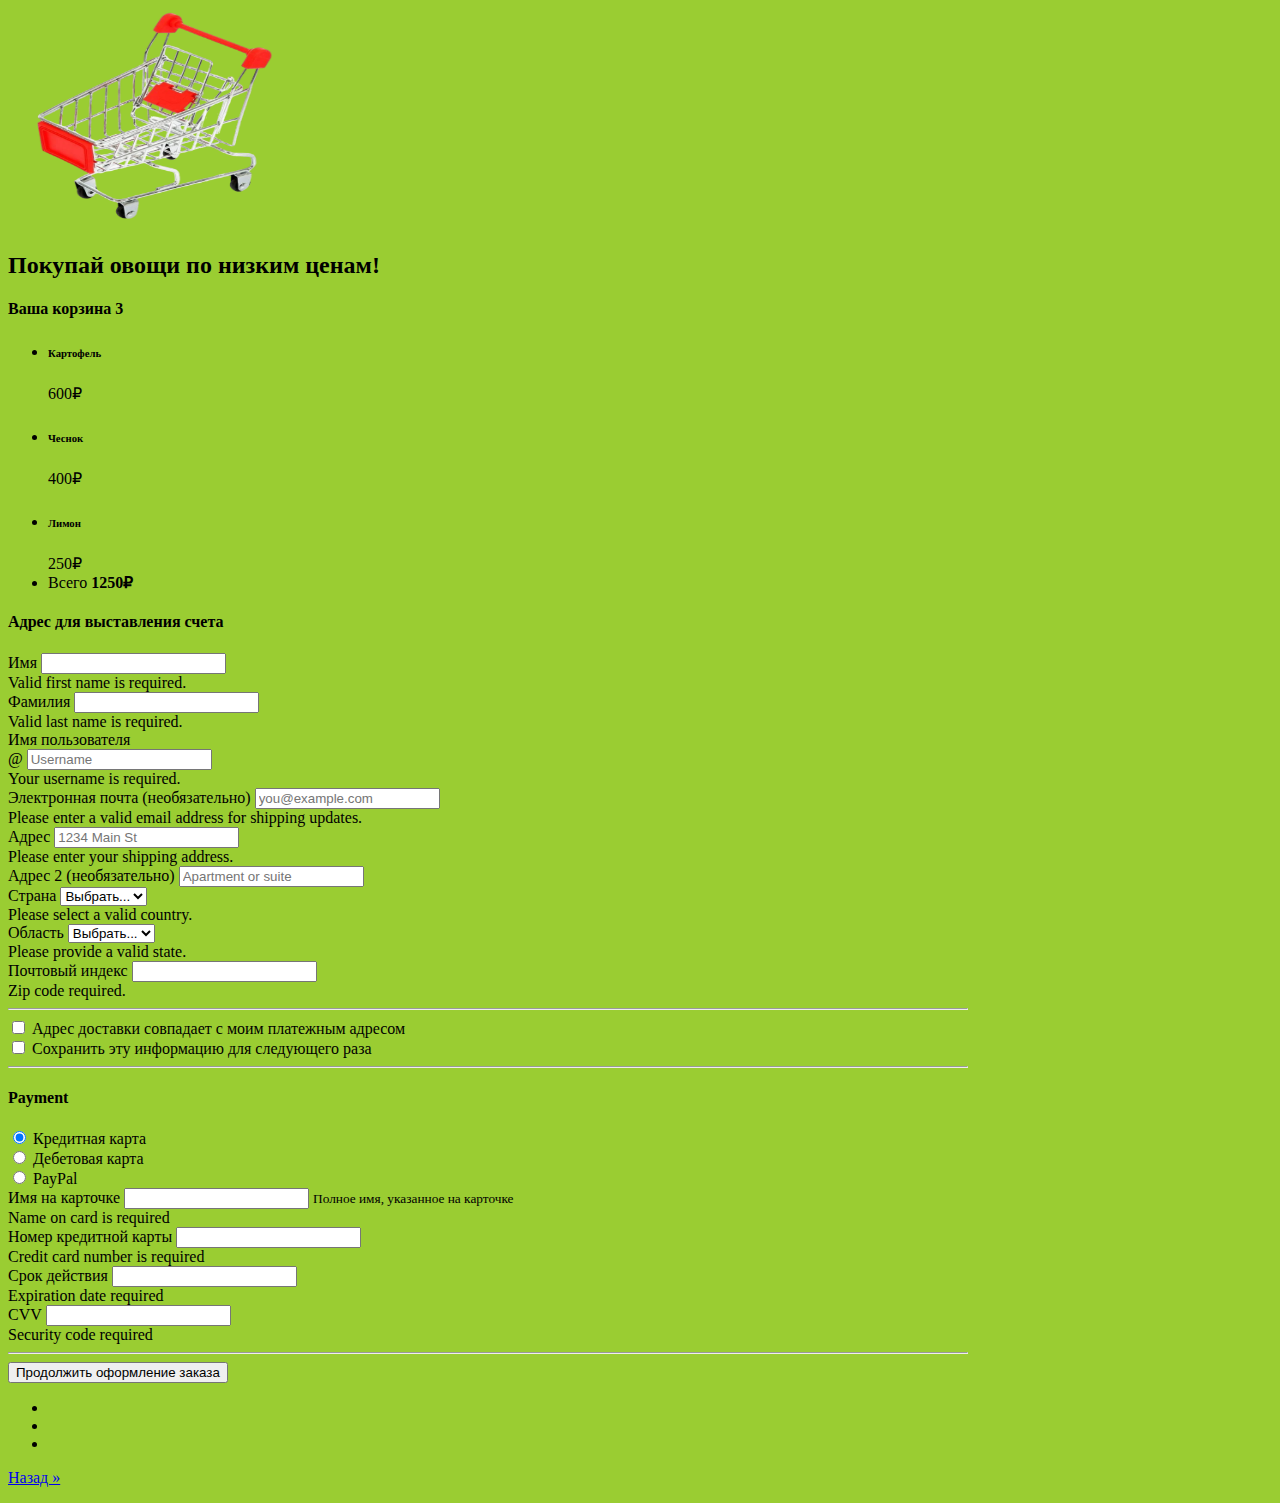
==== index2.html @ 6b6ef237 "Create index2.html" ====
<!doctype html>
<html lang="en">
  <head>
    <meta charset="utf-8">
    <meta name="viewport" content="width=device-width, initial-scale=1">
    <meta name="description" content="">
    <meta name="author" content="Mark Otto, Jacob Thornton, and Bootstrap contributors">
    <meta name="generator" content="Hugo 0.84.0">
    <link rel="stylesheet" type="text/css" href="indexcss.css">
    <title>Buy</title>

    <link rel="canonical" href="https://getbootstrap.com/docs/5.0/examples/checkout/">

    

    <!-- Bootstrap core CSS -->
<link href="../assets/dist/css/bootstrap.min.css" rel="stylesheet">

    <style>

      .bg-light{
        background-color: yellowgreen;
      }
      .bd-placeholder-img {
        font-size: 1.125rem;
        text-anchor: middle;
        -webkit-user-select: none;
        -moz-user-select: none;
        user-select: none;
      }

      @media (min-width: 768px) {
        .bd-placeholder-img-lg {
          font-size: 3.5rem;
        }
      }
    </style>

    
    <!-- Custom styles for this template -->
    <link href="form-validation.css" rel="stylesheet">
  </head>
  <body class="bg-black">
    
<div class="container">
  <main>
    <div class="py-5 text-center">
      <img class="d-block mx-auto mb-4" src="img/telega2.png" alt="" width="300" height="220">
      <h2>Покупай овощи по низким ценам!</h2>
      <p class="lead"></p>
    </div>

    <div class="row g-5">
      <div class="col-md-5 col-lg-4 order-md-last">
        <h4 class="d-flex justify-content-between align-items-center mb-3">
          <span class="text-primary">Ваша корзина</span>
          <span class="badge bg-primary rounded-pill">3</span>
        </h4>
        <ul class="list-group mb-3">
          <li class="list-group-item d-flex justify-content-between lh-sm">
            <div>
              <h6 class="my-0">Картофель</h6>
              <small class="text-muted"></small>
            </div>
            <span class="text-muted">600₽</span>
          </li>
          <li class="list-group-item d-flex justify-content-between lh-sm">
            <div>
              <h6 class="my-0">Чеснок</h6>
              <small class="text-muted"></small>
            </div>
            <span class="text-muted">400₽</span>
          </li>
          <li class="list-group-item d-flex justify-content-between lh-sm">
            <div>
              <h6 class="my-0">Лимон</h6>
              <small class="text-muted"></small>
            </div>
            <span class="text-muted">250₽</span>
          </li>
          
          <li class="list-group-item d-flex justify-content-between">
            <span>Всего</span>
            <strong>1250₽</strong>
          </li>
        </ul>

        
      </div>
      <div class="col-md-7 col-lg-8">
        <h4 class="mb-3">Адрес для выставления счета</h4>
        <form class="needs-validation" novalidate>
          <div class="row g-3">
            <div class="col-sm-6">
              <label for="firstName" class="form-label">Имя</label>
              <input type="text" class="form-control" id="firstName" placeholder="" value="" required>
              <div class="invalid-feedback">
                Valid first name is required.
              </div>
            </div>

            <div class="col-sm-6">
              <label for="lastName" class="form-label">Фамилия</label>
              <input type="text" class="form-control" id="lastName" placeholder="" value="" required>
              <div class="invalid-feedback">
                Valid last name is required.
              </div>
            </div>

            <div class="col-12">
              <label for="username" class="form-label">Имя пользователя</label>
              <div class="input-group has-validation">
                <span class="input-group-text">@</span>
                <input type="text" class="form-control" id="username" placeholder="Username" required>
              <div class="invalid-feedback">
                  Your username is required.
                </div>
              </div>
            </div>

            <div class="col-12">
              <label for="email" class="form-label">Электронная почта <span class="text-muted">(необязательно)</span></label>
              <input type="email" class="form-control" id="email" placeholder="you@example.com">
              <div class="invalid-feedback">
                Please enter a valid email address for shipping updates.
              </div>
            </div>

            <div class="col-12">
              <label for="address" class="form-label">Адрес</label>
              <input type="text" class="form-control" id="address" placeholder="1234 Main St" required>
              <div class="invalid-feedback">
                Please enter your shipping address.
              </div>
            </div>

            <div class="col-12">
              <label for="address2" class="form-label">Адрес 2 <span class="text-muted">(необязательно)</span></label>
              <input type="text" class="form-control" id="address2" placeholder="Apartment or suite">
            </div>

            <div class="col-md-5">
              <label for="country" class="form-label">Страна</label>
              <select class="form-select" id="country" required>
                <option value="">Выбрать...</option>
                <option>Russia</option>
              </select>
              <div class="invalid-feedback">
                Please select a valid country.
              </div>
            </div>

            <div class="col-md-4">
              <label for="state" class="form-label">Область</label>
              <select class="form-select" id="state" required>
                <option value="">Выбрать...</option>
                <option>California</option>
              </select>
              <div class="invalid-feedback">
                Please provide a valid state.
              </div>
            </div>

            <div class="col-md-3">
              <label for="zip" class="form-label">Почтовый индекс</label>
              <input type="text" class="form-control" id="zip" placeholder="" required>
              <div class="invalid-feedback">
                Zip code required.
              </div>
            </div>
          </div>

          <hr class="my-4">

          <div class="form-check">
            <input type="checkbox" class="form-check-input" id="same-address">
            <label class="form-check-label" for="same-address">Адрес доставки совпадает с моим платежным адресом</label>
          </div>

          <div class="form-check">
            <input type="checkbox" class="form-check-input" id="save-info">
            <label class="form-check-label" for="save-info">Сохранить эту информацию для следующего раза</label>
          </div>

          <hr class="my-4">

          <h4 class="mb-3">Payment</h4>

          <div class="my-3">
            <div class="form-check">
              <input id="credit" name="paymentMethod" type="radio" class="form-check-input" checked required>
              <label class="form-check-label" for="credit">Кредитная карта</label>
            </div>
            <div class="form-check">
              <input id="debit" name="paymentMethod" type="radio" class="form-check-input" required>
              <label class="form-check-label" for="debit">Дебетовая карта</label>
            </div>
            <div class="form-check">
              <input id="paypal" name="paymentMethod" type="radio" class="form-check-input" required>
              <label class="form-check-label" for="paypal">PayPal</label>
            </div>
          </div>

          <div class="row gy-3">
            <div class="col-md-6">
              <label for="cc-name" class="form-label">Имя на карточке</label>
              <input type="text" class="form-control" id="cc-name" placeholder="" required>
              <small class="text-muted">Полное имя, указанное на карточке</small>
              <div class="invalid-feedback">
                Name on card is required
              </div>
            </div>

            <div class="col-md-6">
              <label for="cc-number" class="form-label">Номер кредитной карты</label>
              <input type="text" class="form-control" id="cc-number" placeholder="" required>
              <div class="invalid-feedback">
                Credit card number is required
              </div>
            </div>

            <div class="col-md-3">
              <label for="cc-expiration" class="form-label">Срок действия</label>
              <input type="text" class="form-control" id="cc-expiration" placeholder="" required>
              <div class="invalid-feedback">
                Expiration date required
              </div>
            </div>

            <div class="col-md-3">
              <label for="cc-cvv" class="form-label">CVV</label>
              <input type="text" class="form-control" id="cc-cvv" placeholder="" required>
              <div class="invalid-feedback">
                Security code required
              </div>
            </div>
          </div>

          <hr class="my-4">

          <button class="w-100 btn btn-primary btn-lg" type="submit">Продолжить оформление заказа</button>
        </form>
      </div>
    </div>
  </main>

  <footer class="my-5 pt-5 text-muted text-center text-small">
    <p class="mb-1"></p>
    <ul class="list-inline">
      <li class="list-inline-item"><a href="#"></a></li>
      <li class="list-inline-item"><a href="#"></a></li>
      <li class="list-inline-item"><a href="#"></a></li>
    </ul>
    <p><a class="btn btn-secondary" href="index.html">Назад &raquo;</a></p>
  </footer>

</div>



    <script src="../assets/dist/js/bootstrap.bundle.min.js"></script>

      <script src="form-validation.js"></script>
  </body>
</html>
---- form-validation.css ----
.container {
  max-width: 960px;
}
.bg-light {
  background-color: yellowgreen;
}
body{
  background-color: yellowgreen;
}
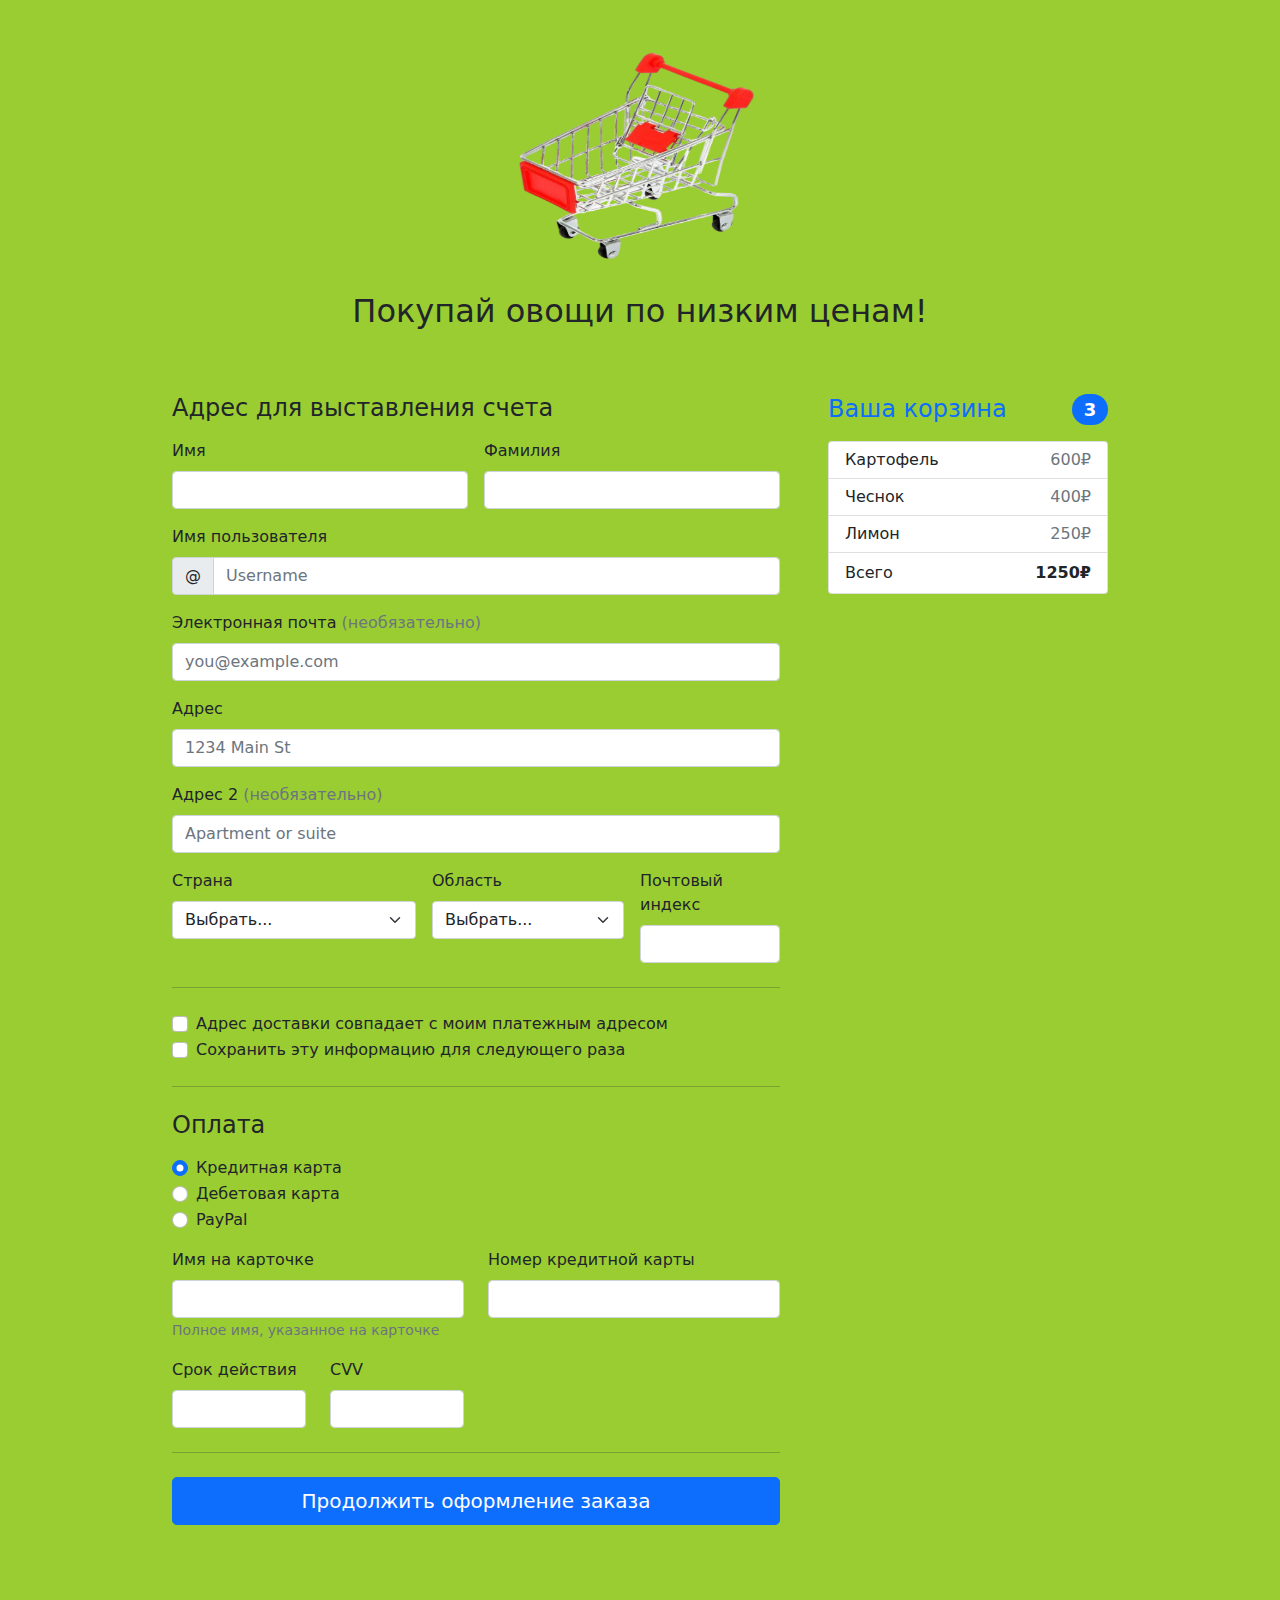
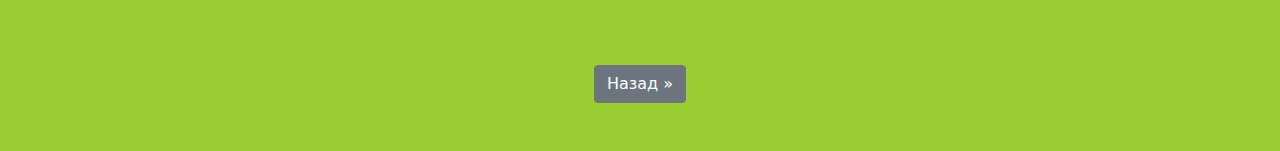
==== commit 20b77f3b: "Update index2.html" ====
--- a/index2.html
+++ b/index2.html
@@ -184,7 +184,7 @@
 
           <hr class="my-4">
 
-          <h4 class="mb-3">Payment</h4>
+          <h4 class="mb-3">Оплата</h4>
 
           <div class="my-3">
             <div class="form-check">
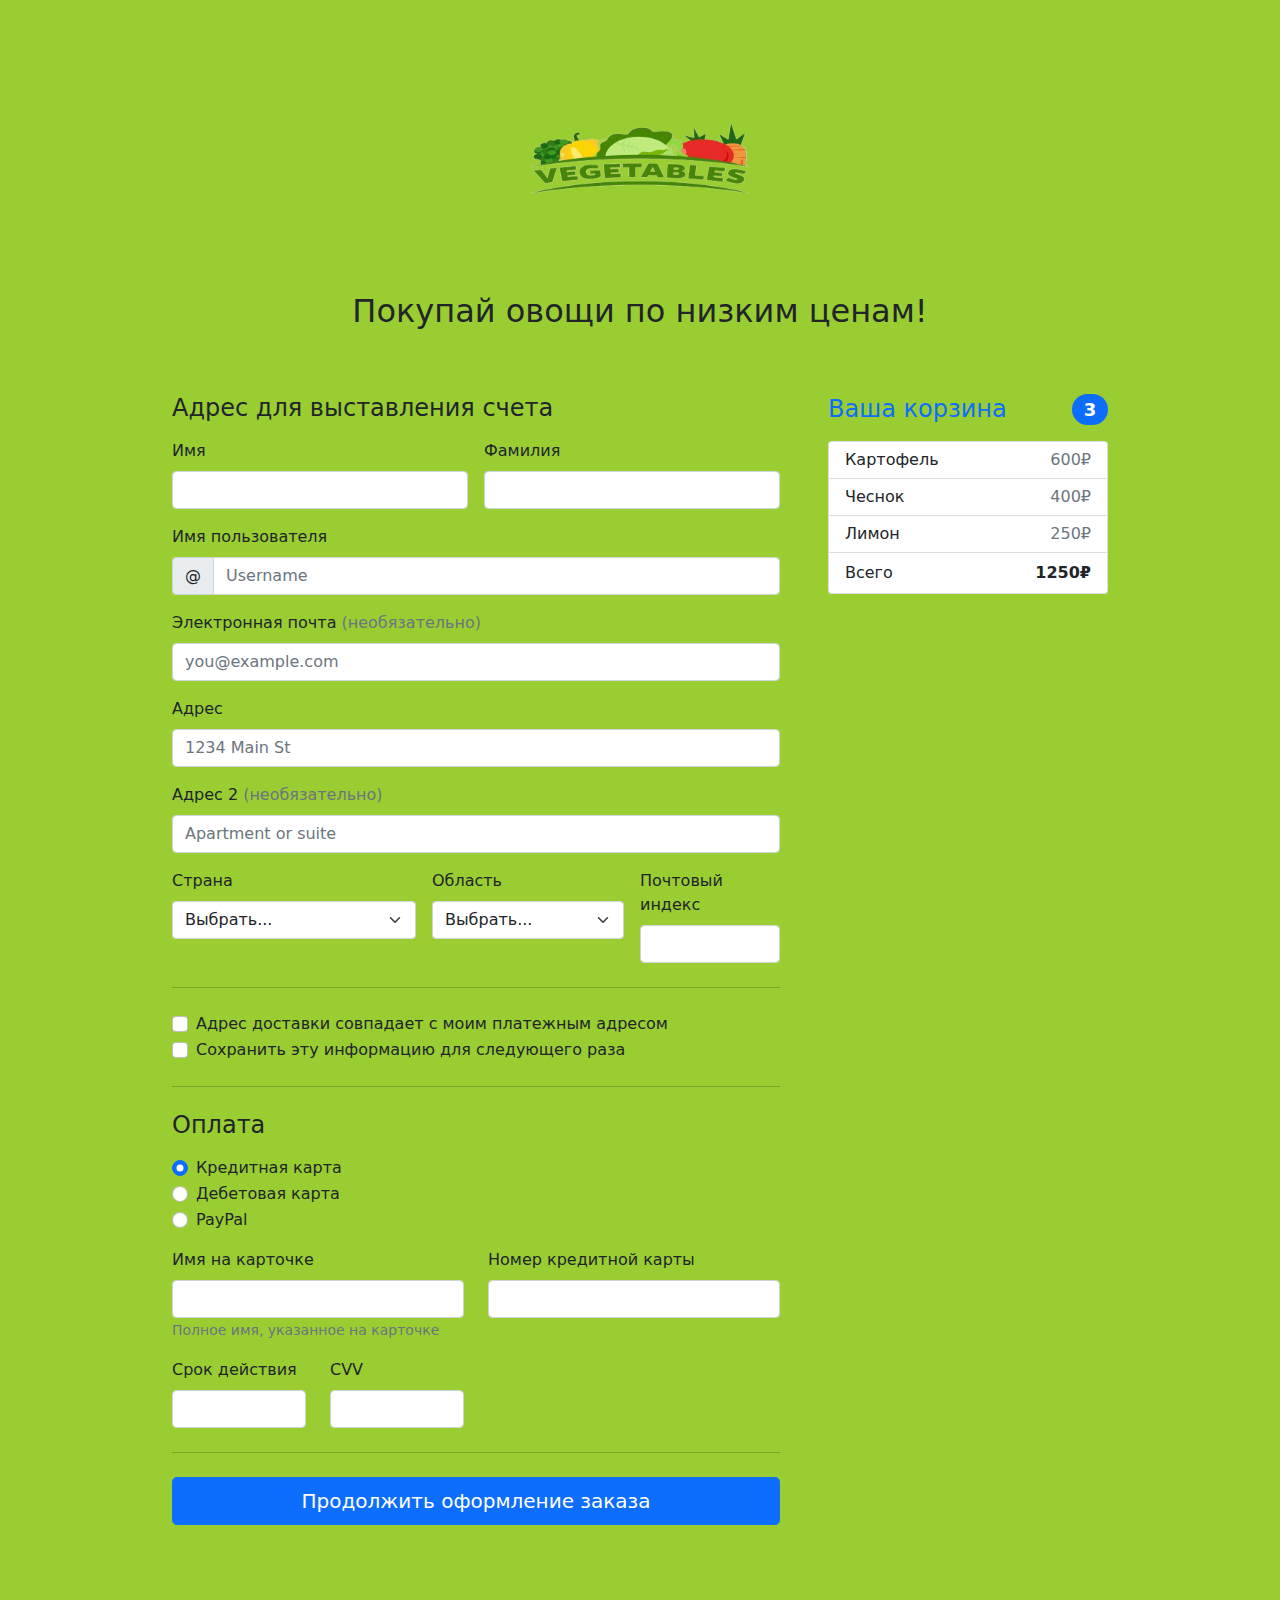
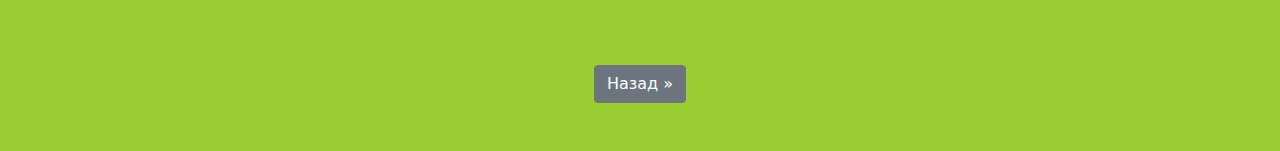
==== commit 9acd4a7c: "Update index2.html" ====
--- a/index2.html
+++ b/index2.html
@@ -45,7 +45,7 @@
 <div class="container">
   <main>
     <div class="py-5 text-center">
-      <img class="d-block mx-auto mb-4" src="img/telega2.png" alt="" width="300" height="220">
+      <img class="d-block mx-auto mb-4" src="veget.png" alt="" width="300" height="220">
       <h2>Покупай овощи по низким ценам!</h2>
       <p class="lead"></p>
     </div>
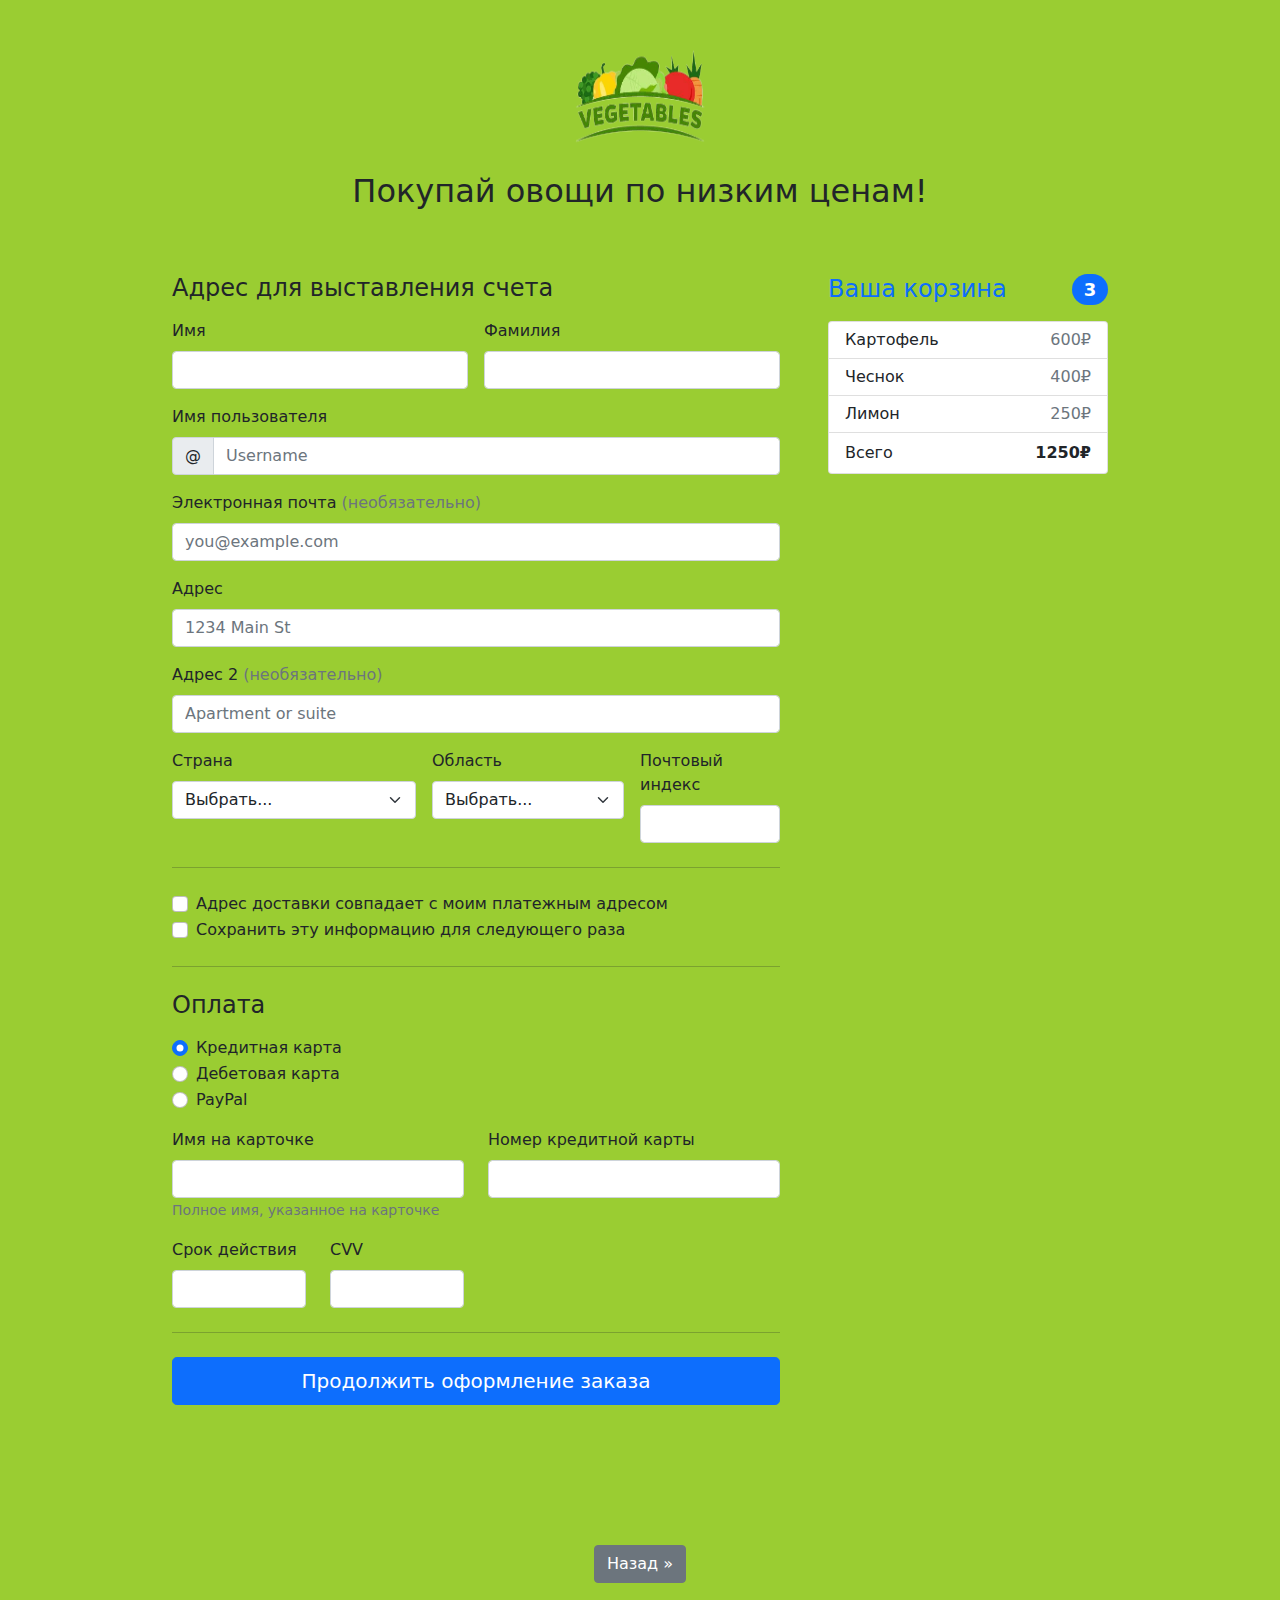
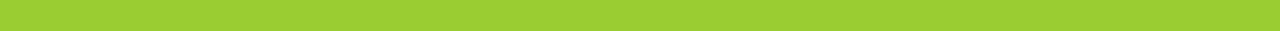
==== commit 2840fec4: "Update index2.html" ====
--- a/index2.html
+++ b/index2.html
@@ -45,7 +45,7 @@
 <div class="container">
   <main>
     <div class="py-5 text-center">
-      <img class="d-block mx-auto mb-4" src="veget.png" alt="" width="300" height="220">
+      <img class="d-block mx-auto mb-4" src="veget.png" alt="" width="150px" height="100px">
       <h2>Покупай овощи по низким ценам!</h2>
       <p class="lead"></p>
     </div>
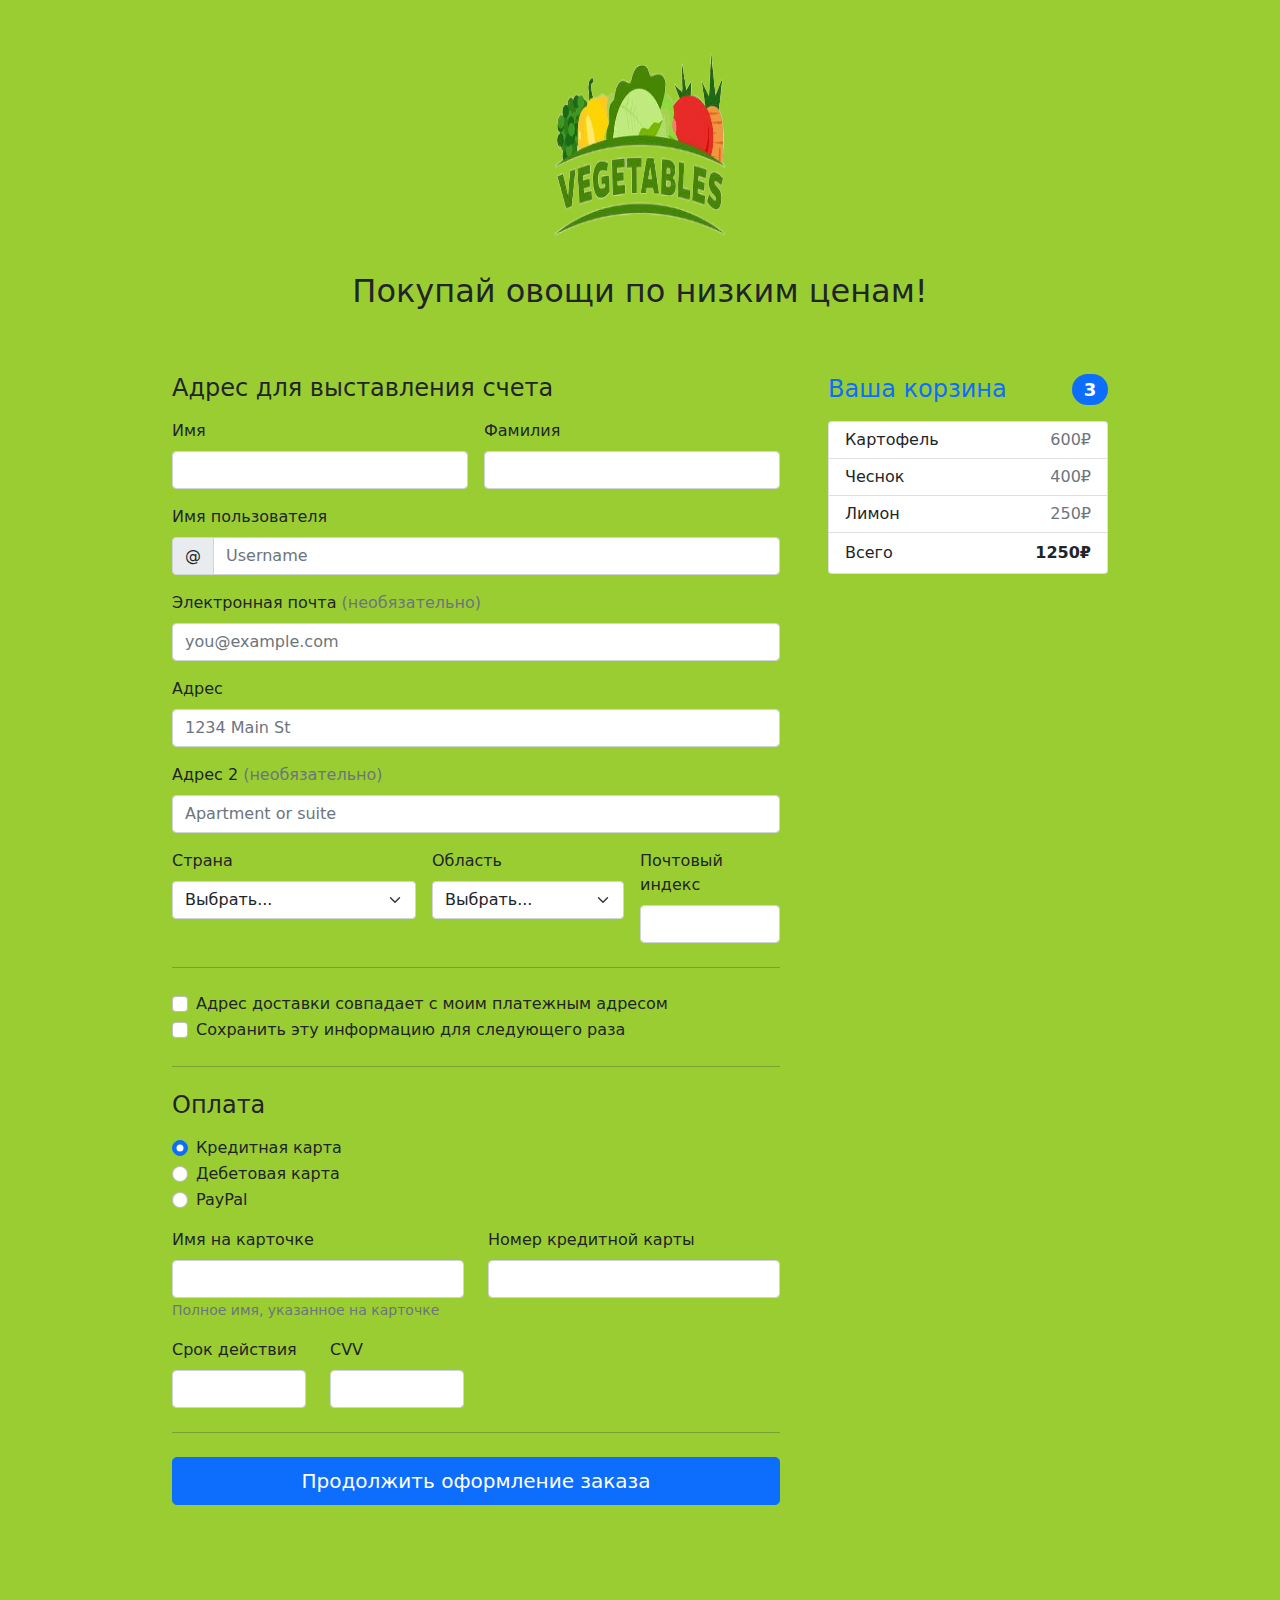
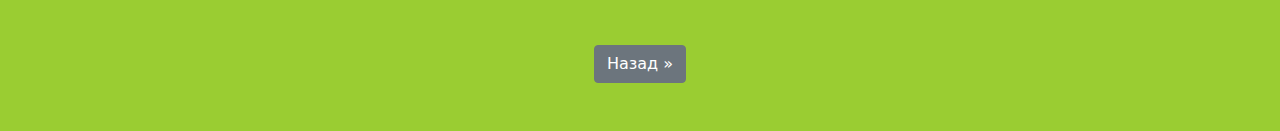
==== commit 8622d400: "Update index2.html" ====
--- a/index2.html
+++ b/index2.html
@@ -45,7 +45,7 @@
 <div class="container">
   <main>
     <div class="py-5 text-center">
-      <img class="d-block mx-auto mb-4" src="veget.png" alt="" width="150px" height="100px">
+      <img class="d-block mx-auto mb-4" src="veget.png" alt="" width="200px" height="200px">
       <h2>Покупай овощи по низким ценам!</h2>
       <p class="lead"></p>
     </div>
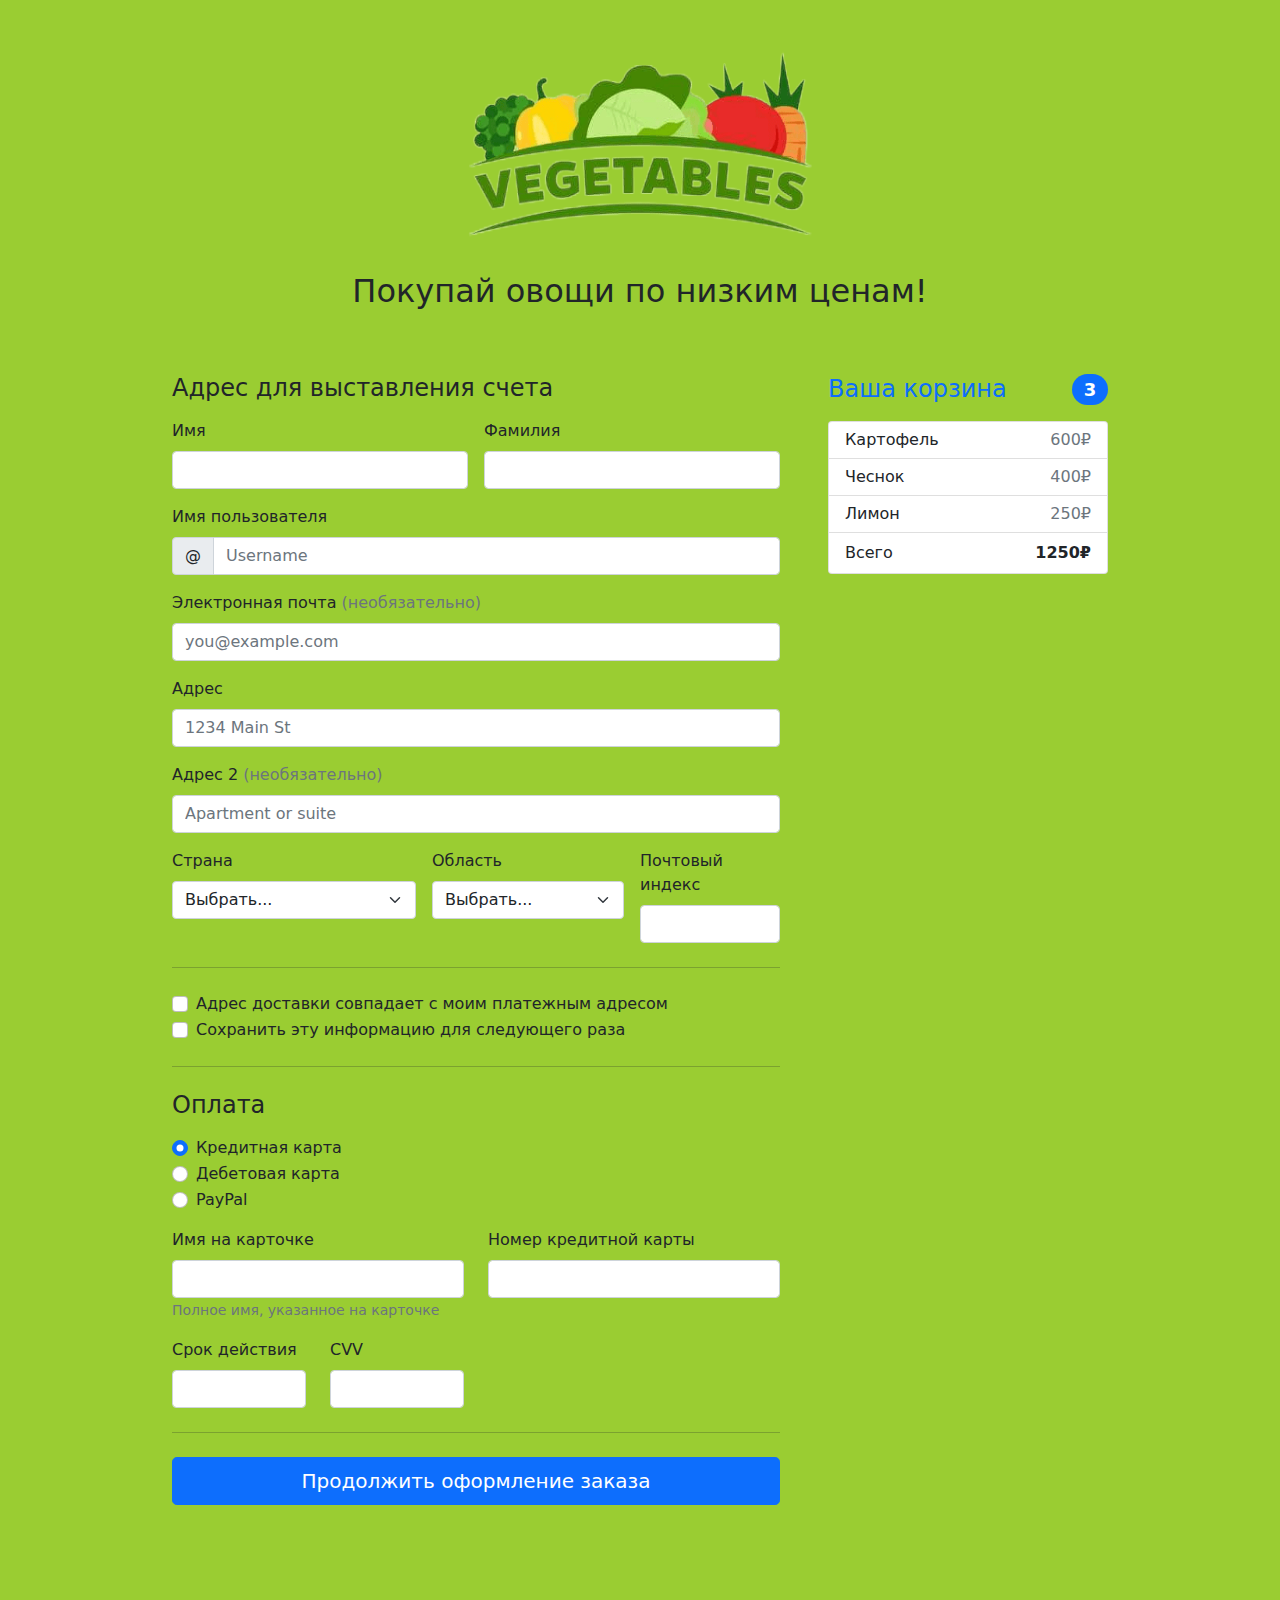
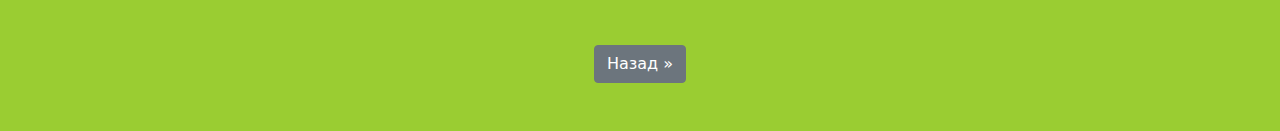
==== commit 7a0fa877: "Update index2.html" ====
--- a/index2.html
+++ b/index2.html
@@ -45,7 +45,7 @@
 <div class="container">
   <main>
     <div class="py-5 text-center">
-      <img class="d-block mx-auto mb-4" src="veget.png" alt="" width="200px" height="200px">
+      <img class="d-block mx-auto mb-4" src="veget.png" alt="" width="400px" height="200px">
       <h2>Покупай овощи по низким ценам!</h2>
       <p class="lead"></p>
     </div>
